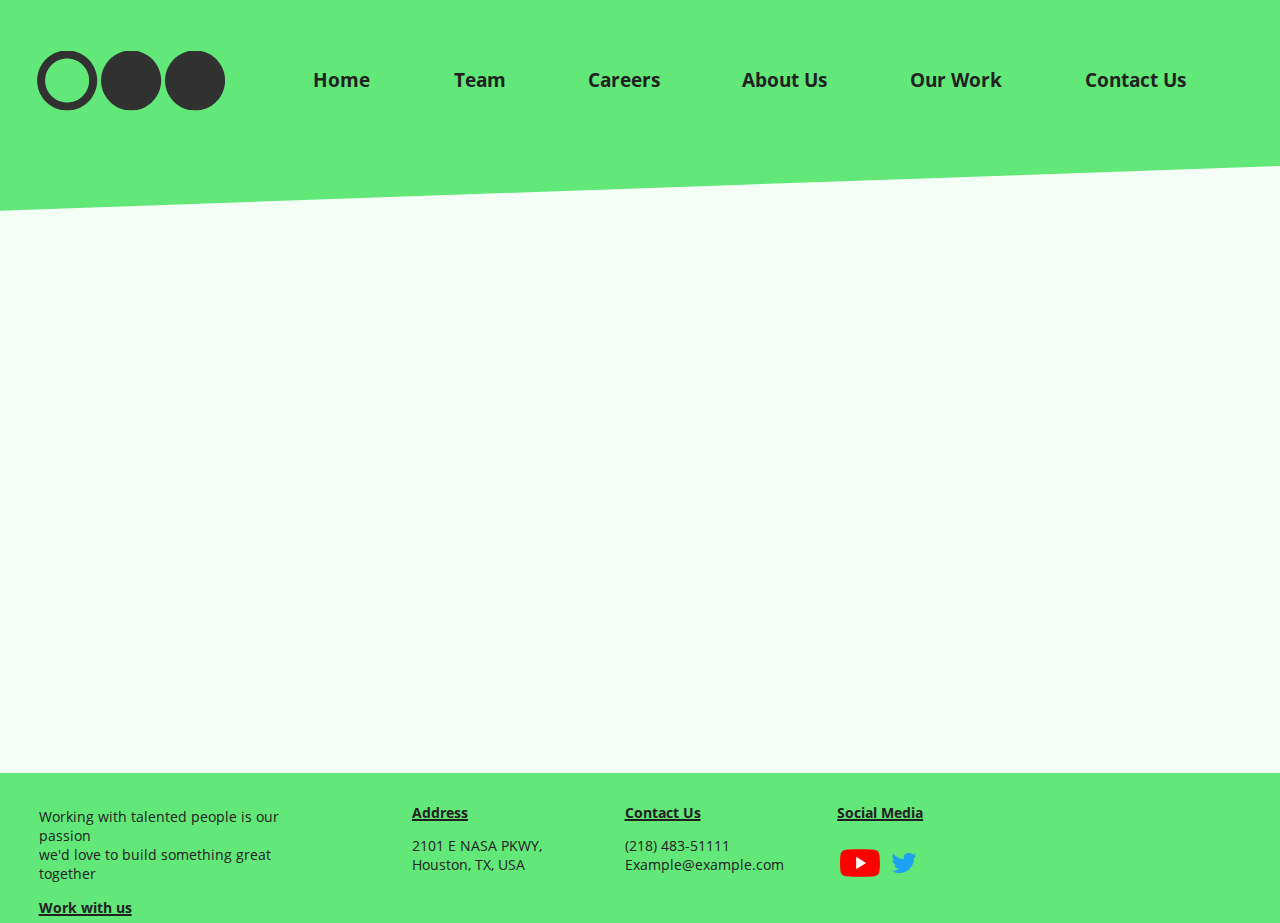
==== html/about.html @ 3cf7b05c "Lots of work on the 'Our Work' section" ====
<!DOCTYPE html>
<html>
  <head>
    <meta charset="utf-8">
    <meta name="viewport" content="width=device-width">
    <title>Assignment - About</title>
    <link href="..//css/main.css" rel="stylesheet" type="text/css" />
    <link href="..//css/about.css" rel="stylesheet" type="text/css" />
  </head>
  <body>
   
    <div class='main'>
      <!-- Header -->
      <div class='headerContent'>
        <ul>
          <li><div class='Logo'><a href='index.html'><img src="../Assets/Logo.svg" alt="Logo" class = 'TopBarLogo'></a></div></li>
          <li><a href='index.html'>Home</a></li>
          <li><a href='team.html'>Team</a></li>
          <li><a href='careers.html'>Careers</a></li>
          <li><a class='Current' href='about.html'>About Us</a></li>
          <li><a href='ourWork.html'>Our Work</a></li>
          <li><a href='contact.html'>Contact Us</a></li>
        </ul>
      </div>
      <div class='mainHeaderSlanted'></div>
      <!-- CONTENT -->
      <div class='content'>
        
      </div>
      
      <!-- FOOTER -->
      <div class='mainFooterLevel'></div>
      <div class = 'footerContent'>
        <ul class='firstFooterElement'>
          <li><p>Working with talented people is our passion<br>we'd love to build something great together</p></li>
          <li><a href="contact.html">Work with us</a></li>
        </ul>
        <ul class='secondFooterElement'>
          <li><h6>Address</h6></li>
          <li><p>2101 E NASA PKWY,<br>Houston, TX, USA</p></li>
        </ul>
        <ul class='thirdFooterElement'>
          <li><h6>Contact Us</h6></li>
          <li><p>(218) 483-51111<br>Example@example.com</p></li>
        </ul>
        <ul class='fourthFooterElement'>
          <li><h6>Social Media</h6></li>
          <li>
            <br>
            <table>
              <tr>
              <th>
                <a href='https://www.youtube.com/watch?v=dQw4w9WgXcQ'><img src="../Assets/Youtube.svg" alt="Youtube" class ='FooterLogo'></a>
              </th>
              <th>
                <a href='https://twitter.com/ulalaunch'><img src="../Assets/Twitter.svg" alt="Twitter" class ='FooterLogo'></a>
              </th>
              </tr>
            </table>
          </li>
        </ul>
      </div>
      
    </div>
    </body>
</html>
---- css/main.css ----
@font-face {
  font-family: OpenSans;
  src: url("/Fonts/OpenSans/OpenSans-Regular.ttf");
  font-weight: normal;
}

@font-face {
  font-family: OpenSans;
  src: url("/Fonts/OpenSans/OpenSans-SemiBold.ttf");
  font-weight: 600;
}

@font-face {
  font-family: OpenSans;
  src: url("/Fonts/OpenSans/OpenSans-Bold.ttf");
  font-weight: 700;
}

html{
   width: 100%;
   height: 100%;
   overflow-x: hidden;
   background-color: rgba(200, 255, 208, 0.2);
   margin: auto;
}

h1 {
  font-size: 400%;
  font-family: OpenSans;
  font-weight: 700;
  color: rgb(33,33,33);
  margin-bottom: 0px;
  overflow: hidden;
}

h4 {
  font-family: OpenSans;
  font-size: 100%;
  font-weight: 600;
  color: rgb(59, 59, 59);
}

.main {
  width: 100vw;
  height: 100vh;

  display: grid;
  grid-template-rows: 200px 75px 1fr 0 150px 150px;
  grid-template-columns: 1fr;
  grid-gap: 10px;
}

.mainHeaderSlanted {
  grid-row: 1;
  grid-column: 1;
  background-color: #62e779;
  transform: rotate(-2deg) scale(5,2) translate(20%, -30%);
}

.headerContent {
  grid-row: 1;
  grid-column: 1;

  display: grid;
  grid-template-rows: 5% 1fr 30%;
  z-index: 2;
}

.headerContent   ul {
  list-style-type: none;
  margin: 0;
  padding: 0;

  display: grid;
  grid-row: 2;
  grid-column: 1/3;
}

.headerContent ul li {
  grid-row: 2;
  
}

.headerContent ul li a{
  font-family: OpenSans;
  font-weight: 700;
  font-size: 120%;
  
  color: rgb(33,33,33);

  position: relative;
  text-align: center;
  top: 22%;
  left: -10%
}

.headerContent ul li a:hover{
  color: rgb(51, 51, 51);
}

.headerContent ul li a:link{
  text-decoration: none;
}

.headerContent ul li div a img{
  transform: scale(0.8, 0.8) translate(20%,0%);
}

.TopBarLogo {
  grid-row: 2;
  overflow: hidden;
}

.mainFooterLevel { 
  grid-row: 6;
  grid-column: 1;
  background-color: #62e779;
  transform: scale(5,1) translate(20%,10%);
}

.footerContent{
  display: grid;
  grid-template-rows: 20% 0.5fr 0.5fr 5%;
  grid-template-columns: 2% 0.25fr 0.1fr 0.2fr 0.2fr 0.2fr 0.2fr 2%;
  grid-gap: 5px;
  z-index: 2;

  grid-row: 6;
  grid-column: 1;
}

.firstFooterElement {
  list-style-type: none;
  margin: 0;
  padding: 0;

  grid-row: 2;
  grid-column: 2;
}

.firstFooterElement li a {
  grid-row: 3;
  grid-column: 2;

  color: rgb(33,33,33);

  font-family: OpenSans;
  font-weight: 1000;
  font-size: 90%;
}

.firstFooterElement li a:link {
  text-decoration: none;
  text-decoration: underline 2px; /* Nicer undeline than default link one */
}

.firstFooterElement li a:hover{
  color: rgb(51, 51, 51);
}

.secondFooterElement{  
  list-style-type: none;
  margin: 0;
  padding: 0;

  grid-row: 2;
  grid-column: 4;
}

.thirdFooterElement{  
  list-style-type: none;
  margin: 0;
  padding: 0;

  grid-row: 2;
  grid-column: 5;
}

.fourthFooterElement{  
  list-style-type: none;
  margin: 0;
  padding: 0;

  grid-row: 2;
  grid-column: 6;
}

.fourthFooterElement a img{
  min-width: 40px;
}

.footerContent li h6{
  color: rgb(33,33,33);

  margin-bottom: 0;
  margin-top: 10px;
  font-family: OpenSans;
  font-weight: 1000;
  font-size: 90%;
  text-decoration: underline 2px ;
}

.footerContent li p{
  color: rgb(33,33,33);

  font-family: OpenSans;
  font-weight: 100;
  font-size: 90%;
}
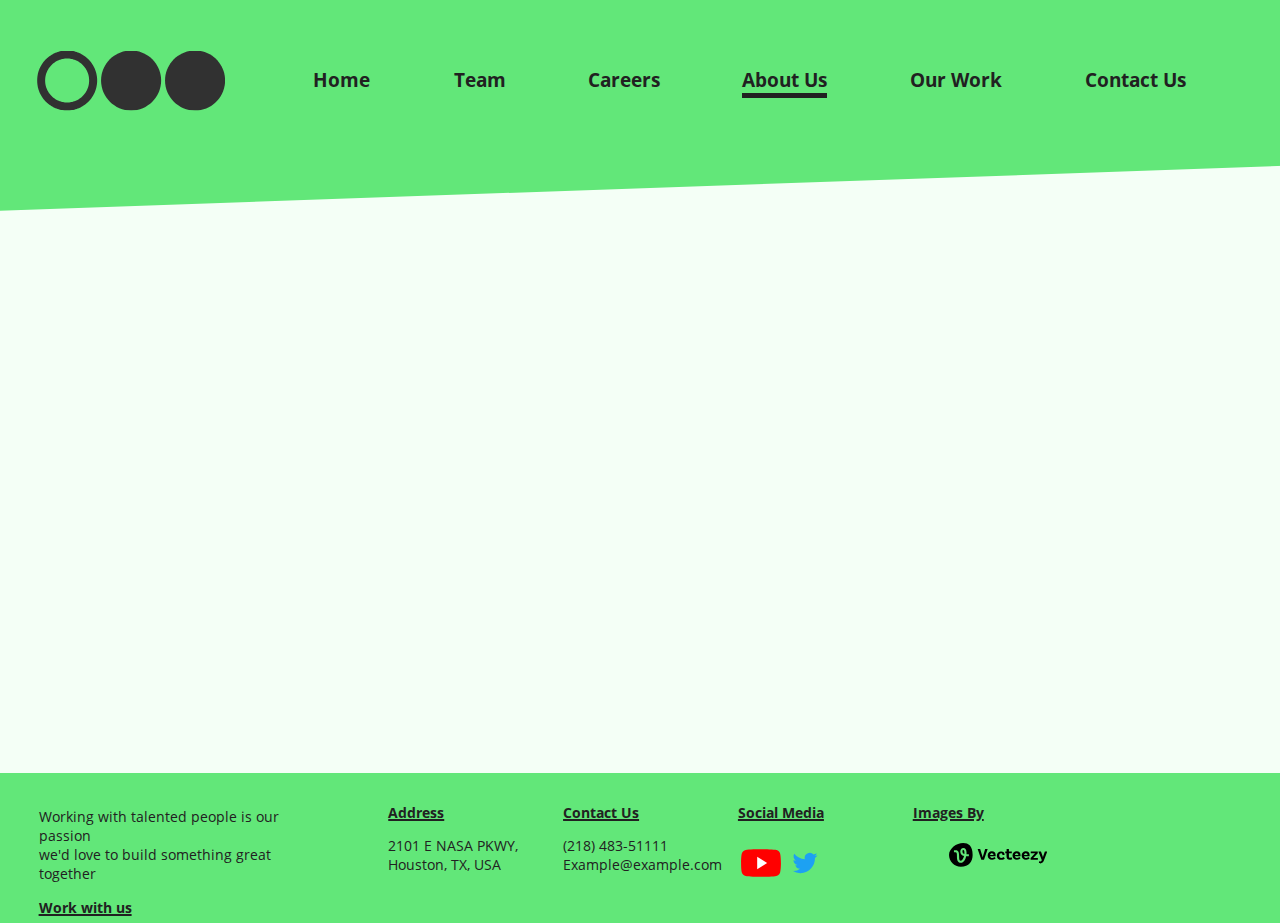
==== commit 947221ad: "Audio work" ====
--- a/html/about.html
+++ b/html/about.html
@@ -59,6 +59,32 @@
             </table>
           </li>
         </ul>
+        <ul class='fithFooterElement'>
+          <li><h6>Images By</h6></li>
+          <li>
+            <br>
+            <table>
+              <tr>
+                <th>
+                  <a href="https://www.vecteezy.com/free-vector/latest-news">
+                    <!-- Code from the Vecteezy website - Unable to find an SVG of their logo -->
+                    <svg xmlns="http://www.w3.org/2000/svg" width="60%" height="60%" viewBox="0 0 267 65">
+                      <path d="M41.7748 29.9081C41.8438 28.3903 41.8438 26.976 41.8438 25.5616C41.8438 22.388 41.0159 19.2143 38.9116 19.2143C37.3248 19.2143 36.4969 20.5597 36.4969 22.9054C36.4969 26.7345 39.1186 29.0802 41.7748 29.9081ZM32.2539 53.8829C22.4915 53.8829 21.5601 45.1209 21.5601 36.0829C21.5601 27.3899 20.9046 25.4581 17.869 25.4581H13.4535V19.7318H17.869C26.3205 19.7318 27.3899 26.7345 27.3899 36.1174C27.3899 45.0519 28.0453 48.0531 32.1504 48.0531C36.4969 48.0531 39.498 41.0504 40.9124 35.3585C34.5996 33.8407 30.667 29.3217 30.667 22.8019C30.667 17.6275 34.0132 13.35 39.0151 13.35C44.5345 13.35 47.6046 18.6279 47.6046 25.5616C47.6046 27.3209 47.5356 28.9767 47.4321 30.2531H53.9519V36.0139H46.5008C44.7759 44.7759 39.9465 53.8829 32.2539 53.8829ZM32.0814 64.3352C54.6418 64.3352 64.1628 50.0539 64.1628 32.4263C64.1628 8.10659 53.124 0 38.6011 0C19.8698 0 0 15.3853 0 32.4263C0 50.0539 14.3849 64.3352 32.0814 64.3352Z"></path>
+                      <path d="M90.5177 35.117C90.8627 36.1519 91.2766 37.5318 91.4491 38.7046H91.5871C91.8285 37.5318 92.208 36.1864 92.5185 35.1515L98.2103 16.5236H105.041L95.0712 45.3969H87.827L77.7886 16.5581H84.6189L90.5177 35.117Z"></path>
+                      <path d="M123.669 38.2217L126.739 41.7748C125.221 43.7756 121.944 45.7073 117.114 45.7073C109.594 45.7073 105.075 40.9814 105.075 34.2201C105.075 27.5279 109.594 22.7329 116.493 22.7329C123.048 22.7329 126.773 27.1829 126.773 33.2887C126.773 34.7031 126.566 35.669 126.566 35.669H111.491C112.043 38.6701 114.148 40.7399 117.839 40.7399C121.047 40.7744 122.703 39.2566 123.669 38.2217ZM111.526 32.3229H120.874C120.84 29.6667 119.218 27.6659 116.528 27.6659C113.941 27.7004 112.009 29.3562 111.526 32.3229Z"></path>
+                      <path d="M150.886 30.6325C150.886 31.6329 150.748 32.2883 150.748 32.2883L145.022 32.6333C145.056 32.5298 145.125 32.1159 145.125 31.6329C145.125 29.7356 143.883 28.0798 141.434 28.0798C138.502 28.0798 136.501 30.4946 136.501 34.1166C136.501 37.9112 138.433 40.4294 142.297 40.4294C145.815 40.4294 147.747 38.6356 148.402 37.8077L151.576 41.8783C150.162 43.6721 146.885 45.7073 141.848 45.7073C134.362 45.7073 129.912 40.9814 129.912 34.3236C129.912 27.4589 134.638 22.7674 141.538 22.7674C147.436 22.7674 150.886 26.2515 150.886 30.6325Z"></path>
+                      <path d="M171.894 44.086C171.894 44.086 169.514 45.7073 165.202 45.7073C159.337 45.7073 156.233 42.5337 156.233 36.1864V27.9763H152.818V23.0434H156.509V16.5581H162.753V23.0434H170.618V27.9763H162.753V35.8759C162.753 38.8771 163.891 40.188 166.409 40.188C168.686 40.188 169.997 39.0151 169.997 39.0151L171.894 44.086Z"></path>
+                      <path d="M191.143 38.2217L194.213 41.7748C192.695 43.7756 189.418 45.7073 184.589 45.7073C177.034 45.7073 172.549 40.9814 172.549 34.2201C172.549 27.5279 177.068 22.7329 183.968 22.7329C190.522 22.7329 194.247 27.1829 194.247 33.2887C194.247 34.7031 194.041 35.669 194.041 35.669H178.966C179.518 38.6701 181.622 40.7399 185.313 40.7399C188.521 40.7744 190.211 39.2566 191.143 38.2217ZM179 32.3229H188.349C188.314 29.6667 186.693 27.6659 184.002 27.6659C181.415 27.7004 179.483 29.3562 179 32.3229Z"></path>
+                      <path d="M215.98 38.2217L219.05 41.7748C217.532 43.7756 214.255 45.7073 209.426 45.7073C201.906 45.7073 197.387 40.9814 197.387 34.2201C197.387 27.5279 201.906 22.7329 208.805 22.7329C215.359 22.7329 219.085 27.1829 219.085 33.2887C219.085 34.7031 218.878 35.669 218.878 35.669H203.803C204.355 38.6701 206.459 40.7399 210.15 40.7399C213.358 40.7744 215.049 39.2566 215.98 38.2217ZM203.838 32.3229H213.186C213.151 29.6667 211.53 27.6659 208.839 27.6659C206.252 27.7004 204.32 29.3562 203.838 32.3229Z"></path>
+                      <path d="M221.775 40.7399L232.642 29.1837C233.194 28.5628 233.435 28.3213 233.815 28.0108L233.78 27.8728C233.263 27.9763 232.4 28.0108 231.158 28.0108H222.12V23.0434H241.128V27.7349L230.779 38.9806C230.02 39.843 229.675 40.1535 229.365 40.4984L229.468 40.6364C229.882 40.5329 230.606 40.4984 231.917 40.4984H241.438V45.4314H221.775V40.7399Z"></path>
+                      <path d="M248.338 55.3662C245.785 55.3662 244.164 54.4693 244.164 54.4693L245.095 49.5019C245.095 49.5019 246.337 50.1573 247.786 50.1573C249.821 50.1573 250.925 49.1569 251.684 47.5011L252.098 46.3973L242.853 23.0434H249.821L254.409 36.3244C254.788 37.4973 254.926 38.0837 255.133 39.2566H255.237C255.478 38.0147 255.616 37.3938 255.961 36.3244L260.446 23.0434H267L257.479 48.398C255.996 52.2961 253.236 55.3662 248.338 55.3662Z"></path>
+                    </svg>
+                  </a>
+                </th>
+              </tr>
+            </table>
+          </li>
+        </ul>
       </div>
       
     </div>
--- a/css/main.css
+++ b/css/main.css
@@ -45,7 +45,7 @@
   height: 100vh;
 
   display: grid;
-  grid-template-rows: 200px 75px 1fr 0 150px 150px;
+  grid-template-rows: 200px 75px minmax(auto, 1fr) 0 150px 150px;
   grid-template-columns: 1fr;
   grid-gap: 10px;
 }
@@ -55,6 +55,10 @@
   grid-column: 1;
   background-color: #62e779;
   transform: rotate(-2deg) scale(5,2) translate(20%, -30%);
+}
+
+.Current {
+  border-bottom: 5px solid rgb(33,33,33);
 }
 
 .headerContent {
@@ -121,7 +125,7 @@
 .footerContent{
   display: grid;
   grid-template-rows: 20% 0.5fr 0.5fr 5%;
-  grid-template-columns: 2% 0.25fr 0.1fr 0.2fr 0.2fr 0.2fr 0.2fr 2%;
+  grid-template-columns: 2% 0.3fr 0.1fr 0.2fr 0.2fr 0.2fr 0.2fr 0.2fr 2%;
   grid-gap: 5px;
   z-index: 2;
 
@@ -189,6 +193,19 @@
   min-width: 40px;
 }
 
+.fithFooterElement{
+  list-style-type: none;
+  margin: 0;
+  padding: 0;
+
+  grid-row: 2;
+  grid-column: 7;
+}
+
+.fithFooterElement a img{
+  min-width: 40px;
+}
+
 .footerContent li h6{
   color: rgb(33,33,33);
 
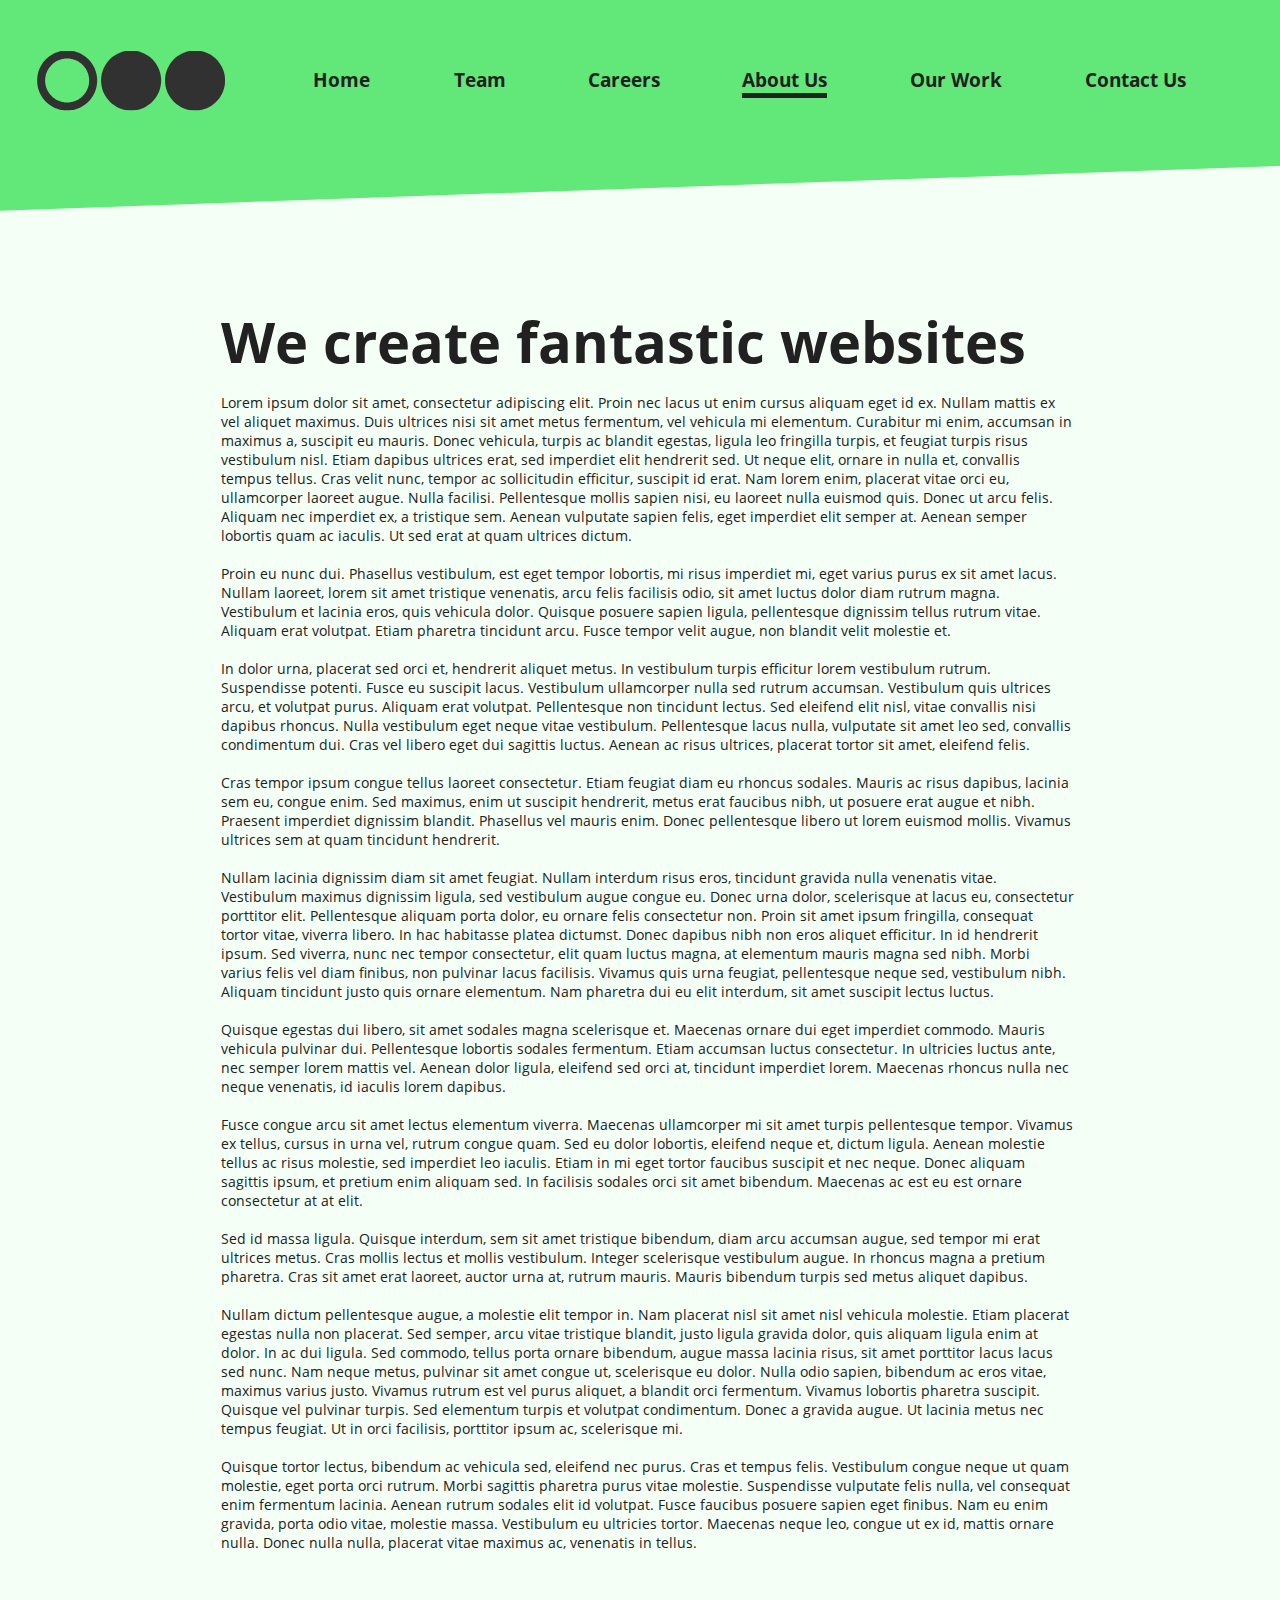
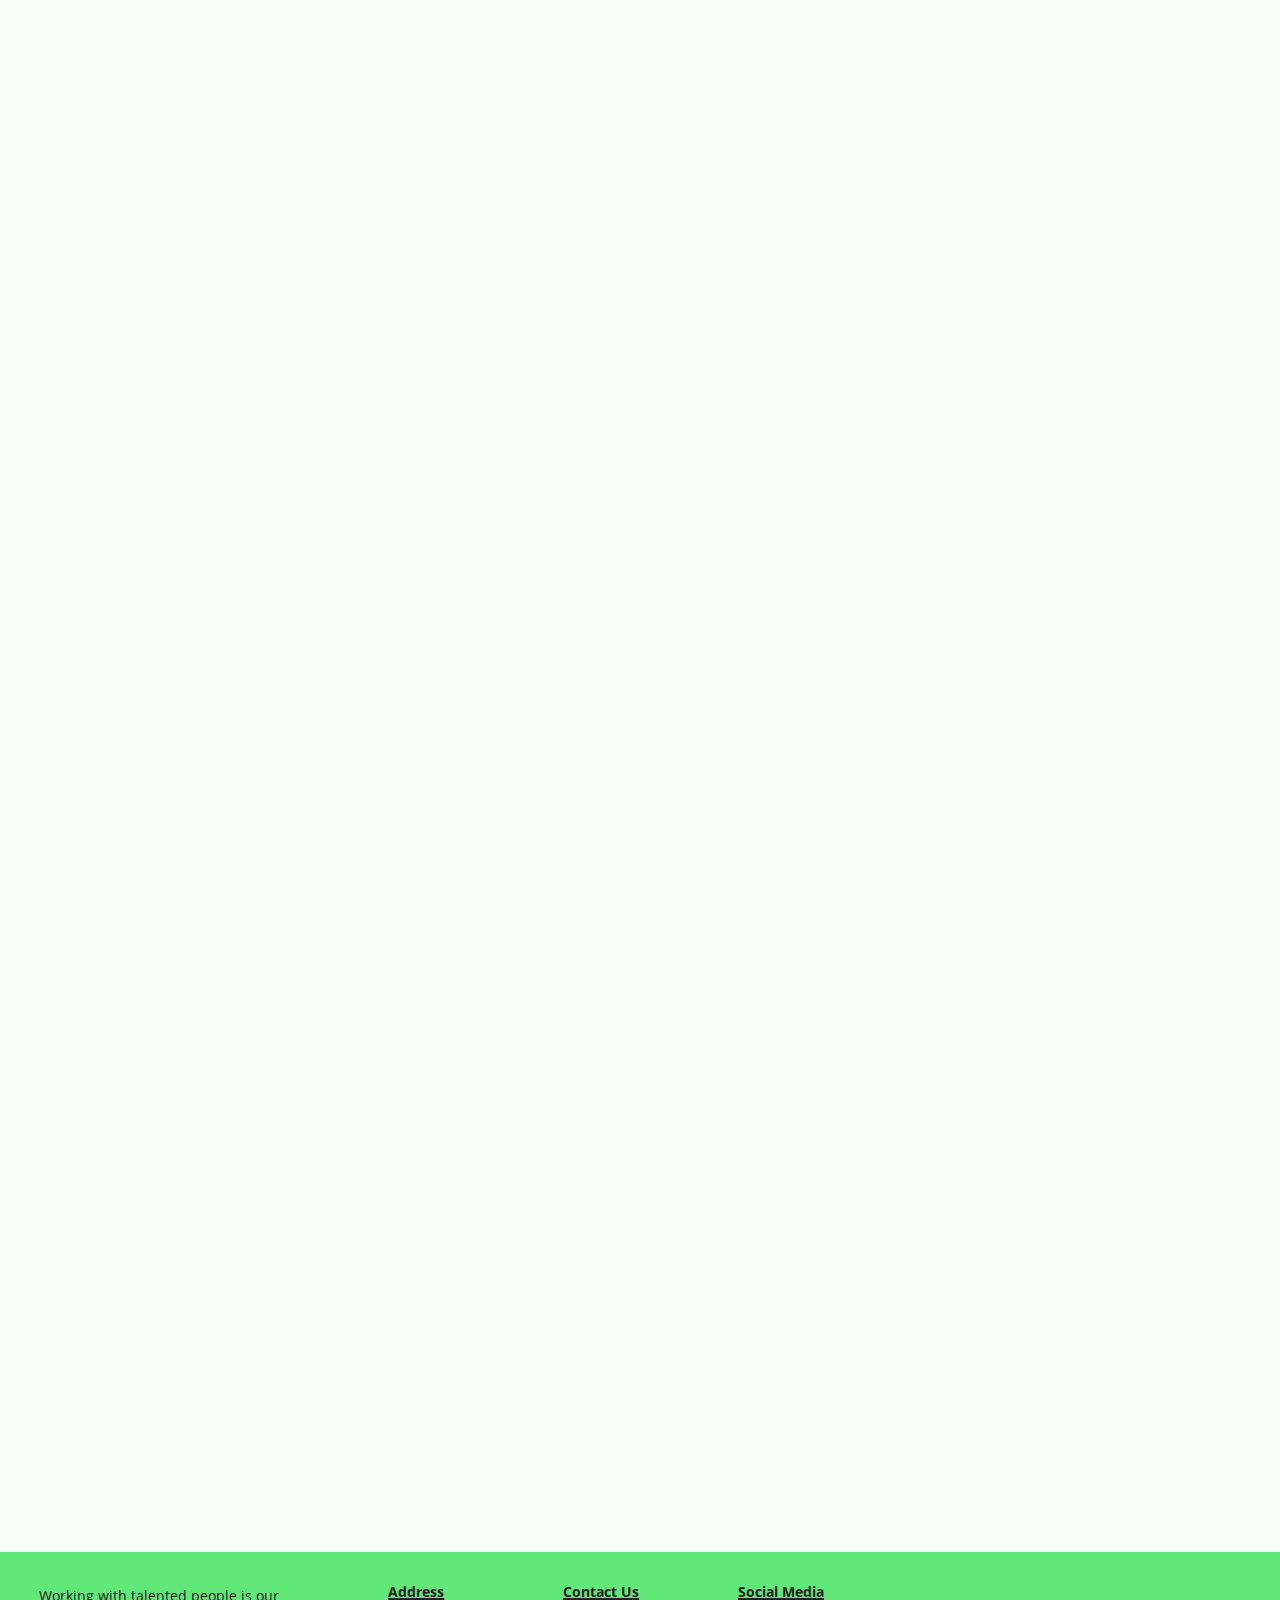
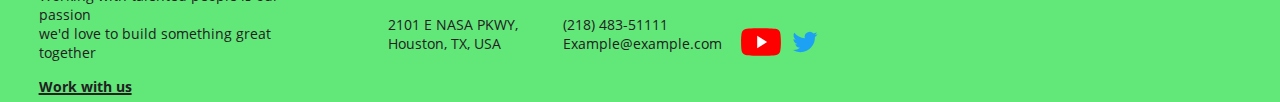
==== commit dba9c12d: "Careers page" ====
--- a/html/about.html
+++ b/html/about.html
@@ -25,7 +25,30 @@
       <div class='mainHeaderSlanted'></div>
       <!-- CONTENT -->
       <div class='content'>
-        
+        <div class='boringText'>
+          <h3>We create fantastic websites</h3>
+          <p>
+            Lorem ipsum dolor sit amet, consectetur adipiscing elit. Proin nec lacus ut enim cursus aliquam eget id ex. Nullam mattis ex vel aliquet maximus. Duis ultrices nisi sit amet metus fermentum, vel vehicula mi elementum. Curabitur mi enim, accumsan in maximus a, suscipit eu mauris. Donec vehicula, turpis ac blandit egestas, ligula leo fringilla turpis, et feugiat turpis risus vestibulum nisl. Etiam dapibus ultrices erat, sed imperdiet elit hendrerit sed. Ut neque elit, ornare in nulla et, convallis tempus tellus. Cras velit nunc, tempor ac sollicitudin efficitur, suscipit id erat. Nam lorem enim, placerat vitae orci eu, ullamcorper laoreet augue. Nulla facilisi. Pellentesque mollis sapien nisi, eu laoreet nulla euismod quis. Donec ut arcu felis. Aliquam nec imperdiet ex, a tristique sem. Aenean vulputate sapien felis, eget imperdiet elit semper at. Aenean semper lobortis quam ac iaculis. Ut sed erat at quam ultrices dictum.
+            <br><br>
+            Proin eu nunc dui. Phasellus vestibulum, est eget tempor lobortis, mi risus imperdiet mi, eget varius purus ex sit amet lacus. Nullam laoreet, lorem sit amet tristique venenatis, arcu felis facilisis odio, sit amet luctus dolor diam rutrum magna. Vestibulum et lacinia eros, quis vehicula dolor. Quisque posuere sapien ligula, pellentesque dignissim tellus rutrum vitae. Aliquam erat volutpat. Etiam pharetra tincidunt arcu. Fusce tempor velit augue, non blandit velit molestie et.
+            <br><br>
+            In dolor urna, placerat sed orci et, hendrerit aliquet metus. In vestibulum turpis efficitur lorem vestibulum rutrum. Suspendisse potenti. Fusce eu suscipit lacus. Vestibulum ullamcorper nulla sed rutrum accumsan. Vestibulum quis ultrices arcu, et volutpat purus. Aliquam erat volutpat. Pellentesque non tincidunt lectus. Sed eleifend elit nisl, vitae convallis nisi dapibus rhoncus. Nulla vestibulum eget neque vitae vestibulum. Pellentesque lacus nulla, vulputate sit amet leo sed, convallis condimentum dui. Cras vel libero eget dui sagittis luctus. Aenean ac risus ultrices, placerat tortor sit amet, eleifend felis.
+            <br><br>
+            Cras tempor ipsum congue tellus laoreet consectetur. Etiam feugiat diam eu rhoncus sodales. Mauris ac risus dapibus, lacinia sem eu, congue enim. Sed maximus, enim ut suscipit hendrerit, metus erat faucibus nibh, ut posuere erat augue et nibh. Praesent imperdiet dignissim blandit. Phasellus vel mauris enim. Donec pellentesque libero ut lorem euismod mollis. Vivamus ultrices sem at quam tincidunt hendrerit.
+            <br><br>
+            Nullam lacinia dignissim diam sit amet feugiat. Nullam interdum risus eros, tincidunt gravida nulla venenatis vitae. Vestibulum maximus dignissim ligula, sed vestibulum augue congue eu. Donec urna dolor, scelerisque at lacus eu, consectetur porttitor elit. Pellentesque aliquam porta dolor, eu ornare felis consectetur non. Proin sit amet ipsum fringilla, consequat tortor vitae, viverra libero. In hac habitasse platea dictumst. Donec dapibus nibh non eros aliquet efficitur. In id hendrerit ipsum. Sed viverra, nunc nec tempor consectetur, elit quam luctus magna, at elementum mauris magna sed nibh. Morbi varius felis vel diam finibus, non pulvinar lacus facilisis. Vivamus quis urna feugiat, pellentesque neque sed, vestibulum nibh. Aliquam tincidunt justo quis ornare elementum. Nam pharetra dui eu elit interdum, sit amet suscipit lectus luctus.
+            <br><br>
+            Quisque egestas dui libero, sit amet sodales magna scelerisque et. Maecenas ornare dui eget imperdiet commodo. Mauris vehicula pulvinar dui. Pellentesque lobortis sodales fermentum. Etiam accumsan luctus consectetur. In ultricies luctus ante, nec semper lorem mattis vel. Aenean dolor ligula, eleifend sed orci at, tincidunt imperdiet lorem. Maecenas rhoncus nulla nec neque venenatis, id iaculis lorem dapibus.
+            <br><br>
+            Fusce congue arcu sit amet lectus elementum viverra. Maecenas ullamcorper mi sit amet turpis pellentesque tempor. Vivamus ex tellus, cursus in urna vel, rutrum congue quam. Sed eu dolor lobortis, eleifend neque et, dictum ligula. Aenean molestie tellus ac risus molestie, sed imperdiet leo iaculis. Etiam in mi eget tortor faucibus suscipit et nec neque. Donec aliquam sagittis ipsum, et pretium enim aliquam sed. In facilisis sodales orci sit amet bibendum. Maecenas ac est eu est ornare consectetur at at elit.
+            <br><br>
+            Sed id massa ligula. Quisque interdum, sem sit amet tristique bibendum, diam arcu accumsan augue, sed tempor mi erat ultrices metus. Cras mollis lectus et mollis vestibulum. Integer scelerisque vestibulum augue. In rhoncus magna a pretium pharetra. Cras sit amet erat laoreet, auctor urna at, rutrum mauris. Mauris bibendum turpis sed metus aliquet dapibus.
+            <br><br>
+            Nullam dictum pellentesque augue, a molestie elit tempor in. Nam placerat nisl sit amet nisl vehicula molestie. Etiam placerat egestas nulla non placerat. Sed semper, arcu vitae tristique blandit, justo ligula gravida dolor, quis aliquam ligula enim at dolor. In ac dui ligula. Sed commodo, tellus porta ornare bibendum, augue massa lacinia risus, sit amet porttitor lacus lacus sed nunc. Nam neque metus, pulvinar sit amet congue ut, scelerisque eu dolor. Nulla odio sapien, bibendum ac eros vitae, maximus varius justo. Vivamus rutrum est vel purus aliquet, a blandit orci fermentum. Vivamus lobortis pharetra suscipit. Quisque vel pulvinar turpis. Sed elementum turpis et volutpat condimentum. Donec a gravida augue. Ut lacinia metus nec tempus feugiat. Ut in orci facilisis, porttitor ipsum ac, scelerisque mi.
+            <br><br>
+            Quisque tortor lectus, bibendum ac vehicula sed, eleifend nec purus. Cras et tempus felis. Vestibulum congue neque ut quam molestie, eget porta orci rutrum. Morbi sagittis pharetra purus vitae molestie. Suspendisse vulputate felis nulla, vel consequat enim fermentum lacinia. Aenean rutrum sodales elit id volutpat. Fusce faucibus posuere sapien eget finibus. Nam eu enim gravida, porta odio vitae, molestie massa. Vestibulum eu ultricies tortor. Maecenas neque leo, congue ut ex id, mattis ornare nulla. Donec nulla nulla, placerat vitae maximus ac, venenatis in tellus.     
+          </p>
+        </div>
       </div>
       
       <!-- FOOTER -->
@@ -59,32 +82,7 @@
             </table>
           </li>
         </ul>
-        <ul class='fithFooterElement'>
-          <li><h6>Images By</h6></li>
-          <li>
-            <br>
-            <table>
-              <tr>
-                <th>
-                  <a href="https://www.vecteezy.com/free-vector/latest-news">
-                    <!-- Code from the Vecteezy website - Unable to find an SVG of their logo -->
-                    <svg xmlns="http://www.w3.org/2000/svg" width="60%" height="60%" viewBox="0 0 267 65">
-                      <path d="M41.7748 29.9081C41.8438 28.3903 41.8438 26.976 41.8438 25.5616C41.8438 22.388 41.0159 19.2143 38.9116 19.2143C37.3248 19.2143 36.4969 20.5597 36.4969 22.9054C36.4969 26.7345 39.1186 29.0802 41.7748 29.9081ZM32.2539 53.8829C22.4915 53.8829 21.5601 45.1209 21.5601 36.0829C21.5601 27.3899 20.9046 25.4581 17.869 25.4581H13.4535V19.7318H17.869C26.3205 19.7318 27.3899 26.7345 27.3899 36.1174C27.3899 45.0519 28.0453 48.0531 32.1504 48.0531C36.4969 48.0531 39.498 41.0504 40.9124 35.3585C34.5996 33.8407 30.667 29.3217 30.667 22.8019C30.667 17.6275 34.0132 13.35 39.0151 13.35C44.5345 13.35 47.6046 18.6279 47.6046 25.5616C47.6046 27.3209 47.5356 28.9767 47.4321 30.2531H53.9519V36.0139H46.5008C44.7759 44.7759 39.9465 53.8829 32.2539 53.8829ZM32.0814 64.3352C54.6418 64.3352 64.1628 50.0539 64.1628 32.4263C64.1628 8.10659 53.124 0 38.6011 0C19.8698 0 0 15.3853 0 32.4263C0 50.0539 14.3849 64.3352 32.0814 64.3352Z"></path>
-                      <path d="M90.5177 35.117C90.8627 36.1519 91.2766 37.5318 91.4491 38.7046H91.5871C91.8285 37.5318 92.208 36.1864 92.5185 35.1515L98.2103 16.5236H105.041L95.0712 45.3969H87.827L77.7886 16.5581H84.6189L90.5177 35.117Z"></path>
-                      <path d="M123.669 38.2217L126.739 41.7748C125.221 43.7756 121.944 45.7073 117.114 45.7073C109.594 45.7073 105.075 40.9814 105.075 34.2201C105.075 27.5279 109.594 22.7329 116.493 22.7329C123.048 22.7329 126.773 27.1829 126.773 33.2887C126.773 34.7031 126.566 35.669 126.566 35.669H111.491C112.043 38.6701 114.148 40.7399 117.839 40.7399C121.047 40.7744 122.703 39.2566 123.669 38.2217ZM111.526 32.3229H120.874C120.84 29.6667 119.218 27.6659 116.528 27.6659C113.941 27.7004 112.009 29.3562 111.526 32.3229Z"></path>
-                      <path d="M150.886 30.6325C150.886 31.6329 150.748 32.2883 150.748 32.2883L145.022 32.6333C145.056 32.5298 145.125 32.1159 145.125 31.6329C145.125 29.7356 143.883 28.0798 141.434 28.0798C138.502 28.0798 136.501 30.4946 136.501 34.1166C136.501 37.9112 138.433 40.4294 142.297 40.4294C145.815 40.4294 147.747 38.6356 148.402 37.8077L151.576 41.8783C150.162 43.6721 146.885 45.7073 141.848 45.7073C134.362 45.7073 129.912 40.9814 129.912 34.3236C129.912 27.4589 134.638 22.7674 141.538 22.7674C147.436 22.7674 150.886 26.2515 150.886 30.6325Z"></path>
-                      <path d="M171.894 44.086C171.894 44.086 169.514 45.7073 165.202 45.7073C159.337 45.7073 156.233 42.5337 156.233 36.1864V27.9763H152.818V23.0434H156.509V16.5581H162.753V23.0434H170.618V27.9763H162.753V35.8759C162.753 38.8771 163.891 40.188 166.409 40.188C168.686 40.188 169.997 39.0151 169.997 39.0151L171.894 44.086Z"></path>
-                      <path d="M191.143 38.2217L194.213 41.7748C192.695 43.7756 189.418 45.7073 184.589 45.7073C177.034 45.7073 172.549 40.9814 172.549 34.2201C172.549 27.5279 177.068 22.7329 183.968 22.7329C190.522 22.7329 194.247 27.1829 194.247 33.2887C194.247 34.7031 194.041 35.669 194.041 35.669H178.966C179.518 38.6701 181.622 40.7399 185.313 40.7399C188.521 40.7744 190.211 39.2566 191.143 38.2217ZM179 32.3229H188.349C188.314 29.6667 186.693 27.6659 184.002 27.6659C181.415 27.7004 179.483 29.3562 179 32.3229Z"></path>
-                      <path d="M215.98 38.2217L219.05 41.7748C217.532 43.7756 214.255 45.7073 209.426 45.7073C201.906 45.7073 197.387 40.9814 197.387 34.2201C197.387 27.5279 201.906 22.7329 208.805 22.7329C215.359 22.7329 219.085 27.1829 219.085 33.2887C219.085 34.7031 218.878 35.669 218.878 35.669H203.803C204.355 38.6701 206.459 40.7399 210.15 40.7399C213.358 40.7744 215.049 39.2566 215.98 38.2217ZM203.838 32.3229H213.186C213.151 29.6667 211.53 27.6659 208.839 27.6659C206.252 27.7004 204.32 29.3562 203.838 32.3229Z"></path>
-                      <path d="M221.775 40.7399L232.642 29.1837C233.194 28.5628 233.435 28.3213 233.815 28.0108L233.78 27.8728C233.263 27.9763 232.4 28.0108 231.158 28.0108H222.12V23.0434H241.128V27.7349L230.779 38.9806C230.02 39.843 229.675 40.1535 229.365 40.4984L229.468 40.6364C229.882 40.5329 230.606 40.4984 231.917 40.4984H241.438V45.4314H221.775V40.7399Z"></path>
-                      <path d="M248.338 55.3662C245.785 55.3662 244.164 54.4693 244.164 54.4693L245.095 49.5019C245.095 49.5019 246.337 50.1573 247.786 50.1573C249.821 50.1573 250.925 49.1569 251.684 47.5011L252.098 46.3973L242.853 23.0434H249.821L254.409 36.3244C254.788 37.4973 254.926 38.0837 255.133 39.2566H255.237C255.478 38.0147 255.616 37.3938 255.961 36.3244L260.446 23.0434H267L257.479 48.398C255.996 52.2961 253.236 55.3662 248.338 55.3662Z"></path>
-                    </svg>
-                  </a>
-                </th>
-              </tr>
-            </table>
-          </li>
-        </ul>
+        
       </div>
       
     </div>
--- a/css/main.css
+++ b/css/main.css
@@ -37,7 +37,7 @@
   font-family: OpenSans;
   font-size: 100%;
   font-weight: 600;
-  color: rgb(59, 59, 59);
+  color: rgb(71, 71, 71);
 }
 
 .main {
@@ -223,4 +223,36 @@
   font-family: OpenSans;
   font-weight: 100;
   font-size: 90%;
+}
+
+.boringText{
+  grid-column: 2;
+  align-content: center;
+  justify-content: center;
+}
+
+.boringText > h3{
+  font-size: 350%;
+  font-family: OpenSans;
+  font-weight: 700;
+  color: rgb(33,33,33);
+  margin: 0px;
+  overflow: hidden;
+}
+
+.boringText > h6{
+  font-size: 100%;
+  font-family: OpenSans;
+  font-weight: 300;
+  color: rgb(71, 71, 71);
+  margin: 0px;
+  overflow: hidden;
+}
+
+.boringText > p{
+  color: rgb(33,33,33);
+
+  font-family: OpenSans;
+  font-weight: 100;
+  font-size: 90%;
 }--- a/css/about.css
+++ b/css/about.css
@@ -0,0 +1,12 @@
+.content {
+    grid-row: 3;
+    grid-column: 1;
+    display: grid;
+
+    grid-template-columns: 0.25fr 1fr 0.25fr;
+    grid-template-rows: 0.1fr 1fr 0.1fr;
+    grid-gap: 0px;
+
+    align-content: center;
+    justify-content: center;
+}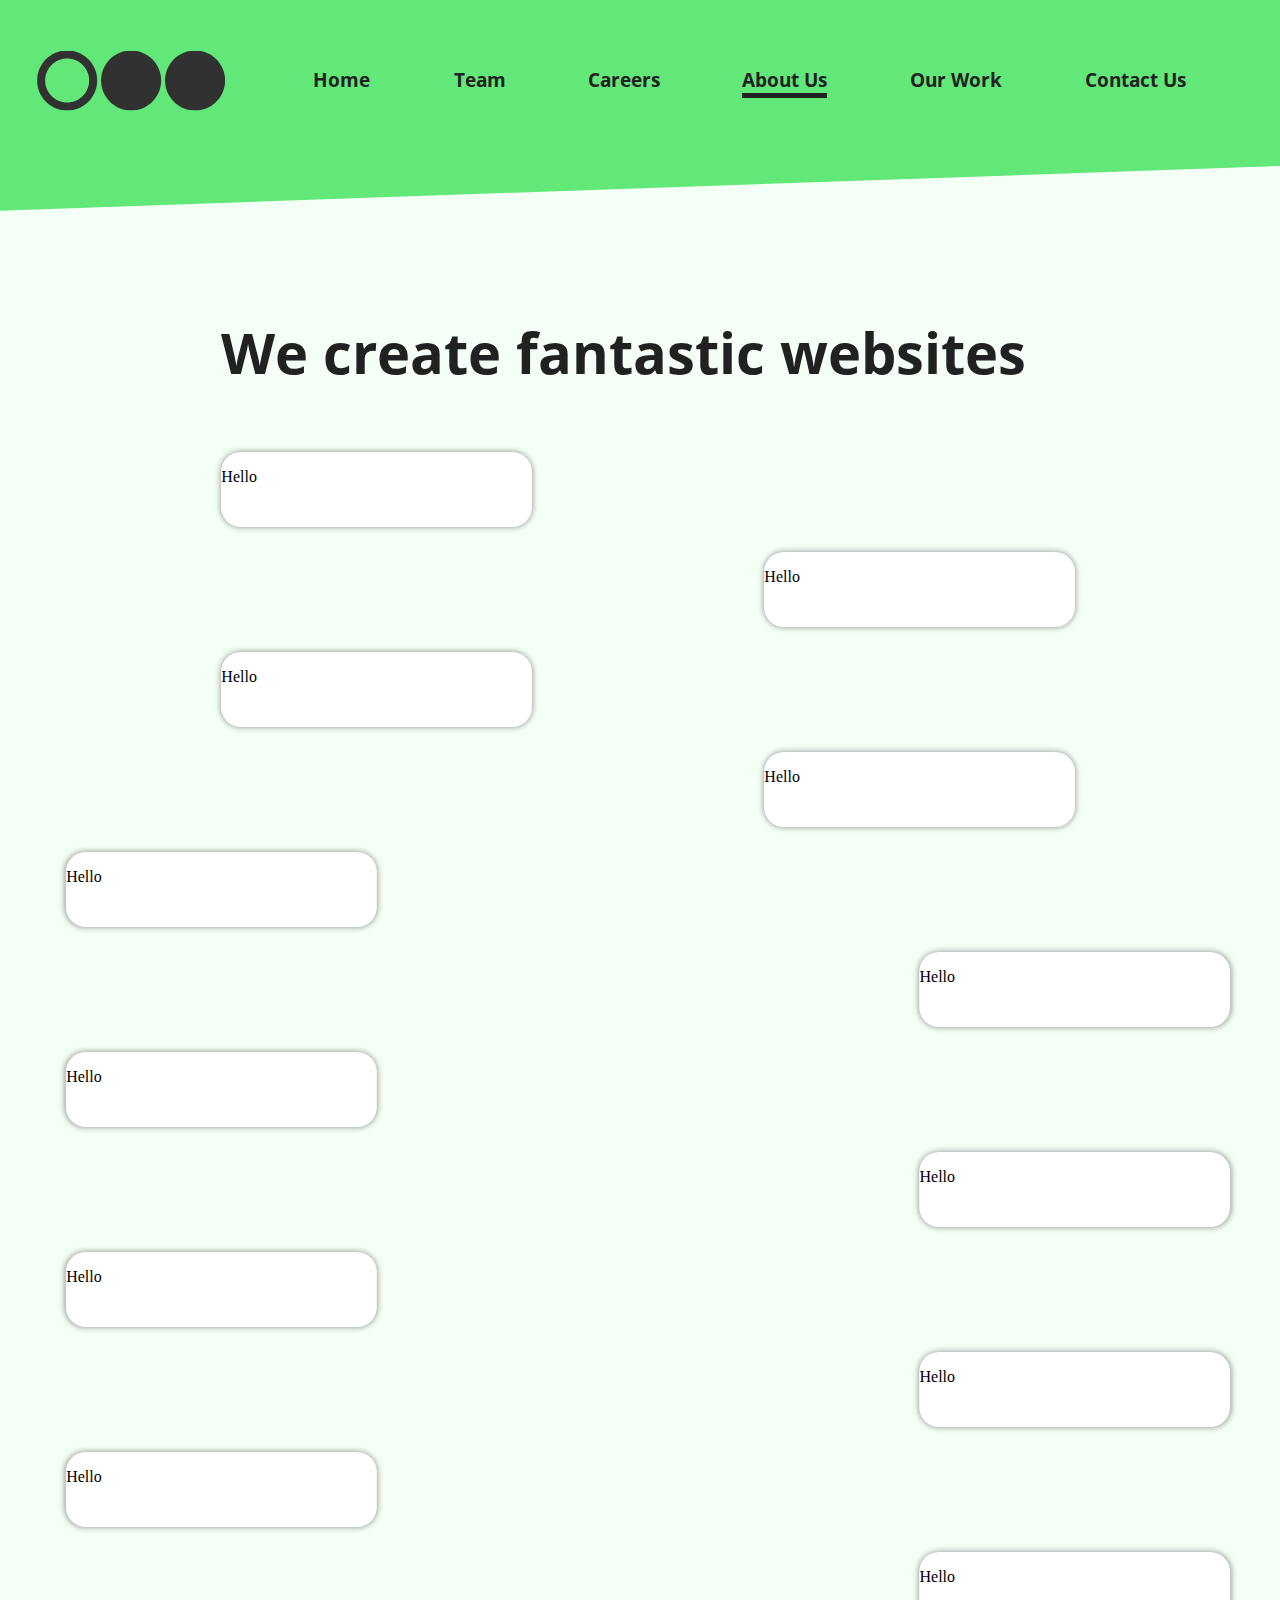
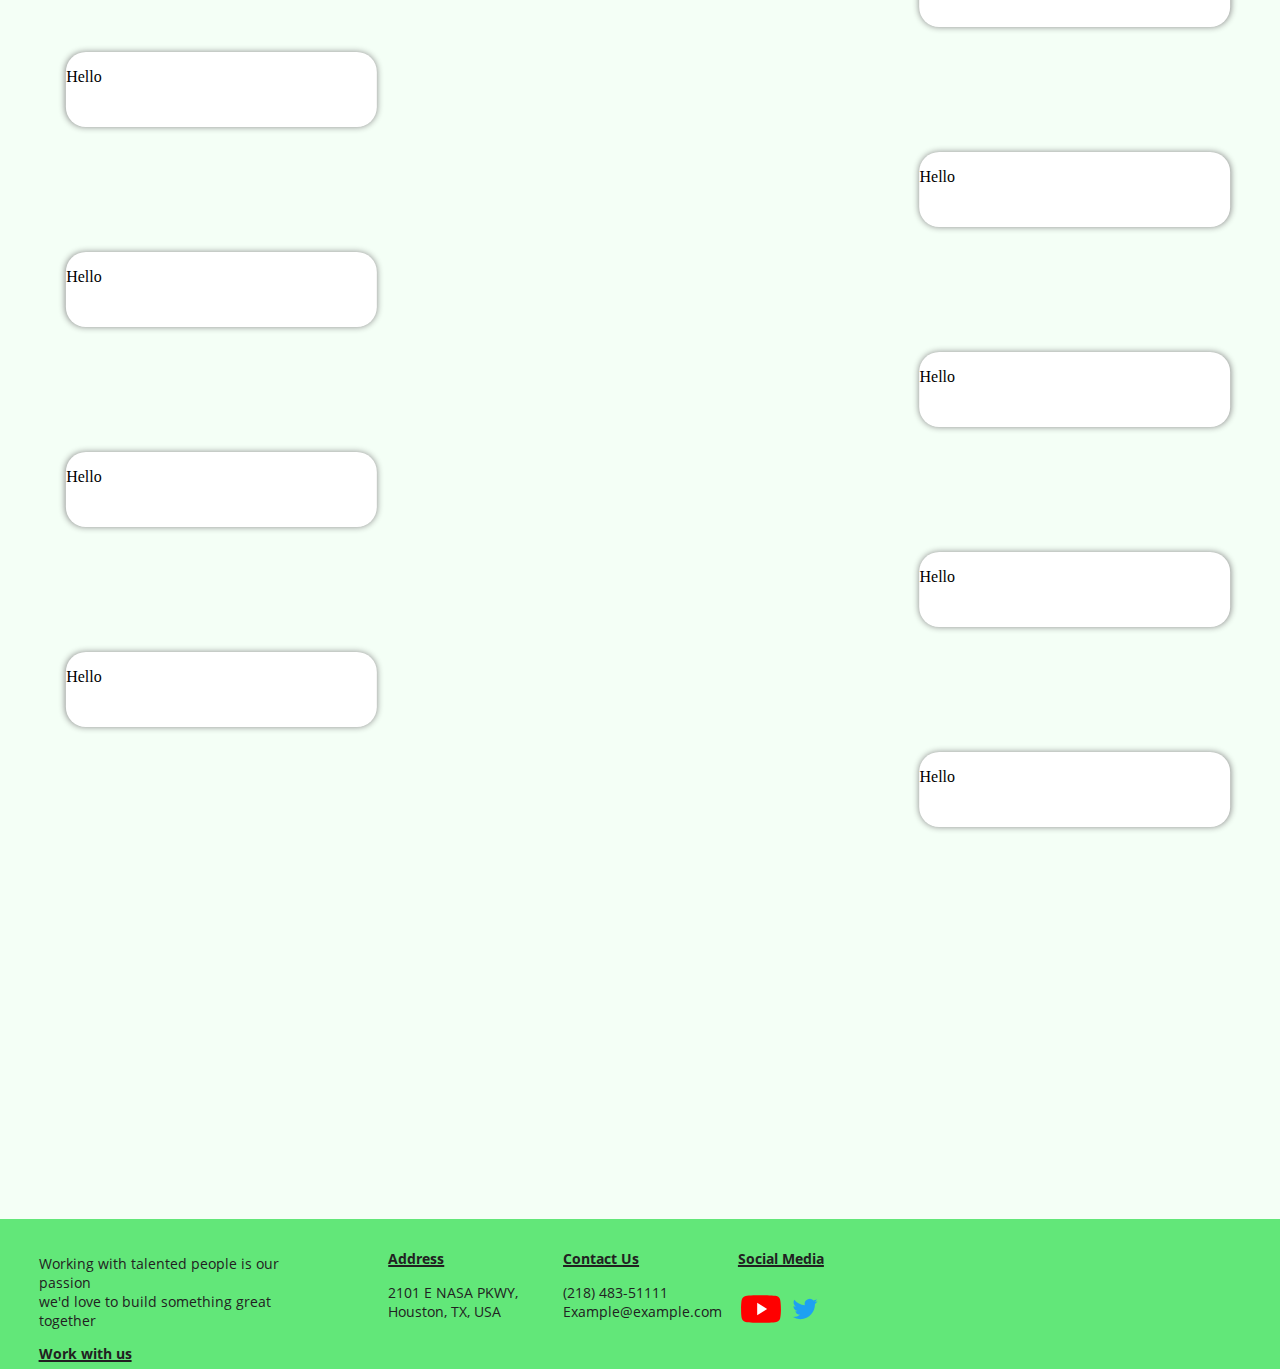
==== commit e4a41f76: "About page" ====
--- a/html/about.html
+++ b/html/about.html
@@ -6,6 +6,7 @@
     <title>Assignment - About</title>
     <link href="..//css/main.css" rel="stylesheet" type="text/css" />
     <link href="..//css/about.css" rel="stylesheet" type="text/css" />
+	<script src="..//javascript/showOnScroll.js"></script>
   </head>
   <body>
    
@@ -27,28 +28,85 @@
       <div class='content'>
         <div class='boringText'>
           <h3>We create fantastic websites</h3>
-          <p>
-            Lorem ipsum dolor sit amet, consectetur adipiscing elit. Proin nec lacus ut enim cursus aliquam eget id ex. Nullam mattis ex vel aliquet maximus. Duis ultrices nisi sit amet metus fermentum, vel vehicula mi elementum. Curabitur mi enim, accumsan in maximus a, suscipit eu mauris. Donec vehicula, turpis ac blandit egestas, ligula leo fringilla turpis, et feugiat turpis risus vestibulum nisl. Etiam dapibus ultrices erat, sed imperdiet elit hendrerit sed. Ut neque elit, ornare in nulla et, convallis tempus tellus. Cras velit nunc, tempor ac sollicitudin efficitur, suscipit id erat. Nam lorem enim, placerat vitae orci eu, ullamcorper laoreet augue. Nulla facilisi. Pellentesque mollis sapien nisi, eu laoreet nulla euismod quis. Donec ut arcu felis. Aliquam nec imperdiet ex, a tristique sem. Aenean vulputate sapien felis, eget imperdiet elit semper at. Aenean semper lobortis quam ac iaculis. Ut sed erat at quam ultrices dictum.
-            <br><br>
-            Proin eu nunc dui. Phasellus vestibulum, est eget tempor lobortis, mi risus imperdiet mi, eget varius purus ex sit amet lacus. Nullam laoreet, lorem sit amet tristique venenatis, arcu felis facilisis odio, sit amet luctus dolor diam rutrum magna. Vestibulum et lacinia eros, quis vehicula dolor. Quisque posuere sapien ligula, pellentesque dignissim tellus rutrum vitae. Aliquam erat volutpat. Etiam pharetra tincidunt arcu. Fusce tempor velit augue, non blandit velit molestie et.
-            <br><br>
-            In dolor urna, placerat sed orci et, hendrerit aliquet metus. In vestibulum turpis efficitur lorem vestibulum rutrum. Suspendisse potenti. Fusce eu suscipit lacus. Vestibulum ullamcorper nulla sed rutrum accumsan. Vestibulum quis ultrices arcu, et volutpat purus. Aliquam erat volutpat. Pellentesque non tincidunt lectus. Sed eleifend elit nisl, vitae convallis nisi dapibus rhoncus. Nulla vestibulum eget neque vitae vestibulum. Pellentesque lacus nulla, vulputate sit amet leo sed, convallis condimentum dui. Cras vel libero eget dui sagittis luctus. Aenean ac risus ultrices, placerat tortor sit amet, eleifend felis.
-            <br><br>
-            Cras tempor ipsum congue tellus laoreet consectetur. Etiam feugiat diam eu rhoncus sodales. Mauris ac risus dapibus, lacinia sem eu, congue enim. Sed maximus, enim ut suscipit hendrerit, metus erat faucibus nibh, ut posuere erat augue et nibh. Praesent imperdiet dignissim blandit. Phasellus vel mauris enim. Donec pellentesque libero ut lorem euismod mollis. Vivamus ultrices sem at quam tincidunt hendrerit.
-            <br><br>
-            Nullam lacinia dignissim diam sit amet feugiat. Nullam interdum risus eros, tincidunt gravida nulla venenatis vitae. Vestibulum maximus dignissim ligula, sed vestibulum augue congue eu. Donec urna dolor, scelerisque at lacus eu, consectetur porttitor elit. Pellentesque aliquam porta dolor, eu ornare felis consectetur non. Proin sit amet ipsum fringilla, consequat tortor vitae, viverra libero. In hac habitasse platea dictumst. Donec dapibus nibh non eros aliquet efficitur. In id hendrerit ipsum. Sed viverra, nunc nec tempor consectetur, elit quam luctus magna, at elementum mauris magna sed nibh. Morbi varius felis vel diam finibus, non pulvinar lacus facilisis. Vivamus quis urna feugiat, pellentesque neque sed, vestibulum nibh. Aliquam tincidunt justo quis ornare elementum. Nam pharetra dui eu elit interdum, sit amet suscipit lectus luctus.
-            <br><br>
-            Quisque egestas dui libero, sit amet sodales magna scelerisque et. Maecenas ornare dui eget imperdiet commodo. Mauris vehicula pulvinar dui. Pellentesque lobortis sodales fermentum. Etiam accumsan luctus consectetur. In ultricies luctus ante, nec semper lorem mattis vel. Aenean dolor ligula, eleifend sed orci at, tincidunt imperdiet lorem. Maecenas rhoncus nulla nec neque venenatis, id iaculis lorem dapibus.
-            <br><br>
-            Fusce congue arcu sit amet lectus elementum viverra. Maecenas ullamcorper mi sit amet turpis pellentesque tempor. Vivamus ex tellus, cursus in urna vel, rutrum congue quam. Sed eu dolor lobortis, eleifend neque et, dictum ligula. Aenean molestie tellus ac risus molestie, sed imperdiet leo iaculis. Etiam in mi eget tortor faucibus suscipit et nec neque. Donec aliquam sagittis ipsum, et pretium enim aliquam sed. In facilisis sodales orci sit amet bibendum. Maecenas ac est eu est ornare consectetur at at elit.
-            <br><br>
-            Sed id massa ligula. Quisque interdum, sem sit amet tristique bibendum, diam arcu accumsan augue, sed tempor mi erat ultrices metus. Cras mollis lectus et mollis vestibulum. Integer scelerisque vestibulum augue. In rhoncus magna a pretium pharetra. Cras sit amet erat laoreet, auctor urna at, rutrum mauris. Mauris bibendum turpis sed metus aliquet dapibus.
-            <br><br>
-            Nullam dictum pellentesque augue, a molestie elit tempor in. Nam placerat nisl sit amet nisl vehicula molestie. Etiam placerat egestas nulla non placerat. Sed semper, arcu vitae tristique blandit, justo ligula gravida dolor, quis aliquam ligula enim at dolor. In ac dui ligula. Sed commodo, tellus porta ornare bibendum, augue massa lacinia risus, sit amet porttitor lacus lacus sed nunc. Nam neque metus, pulvinar sit amet congue ut, scelerisque eu dolor. Nulla odio sapien, bibendum ac eros vitae, maximus varius justo. Vivamus rutrum est vel purus aliquet, a blandit orci fermentum. Vivamus lobortis pharetra suscipit. Quisque vel pulvinar turpis. Sed elementum turpis et volutpat condimentum. Donec a gravida augue. Ut lacinia metus nec tempus feugiat. Ut in orci facilisis, porttitor ipsum ac, scelerisque mi.
-            <br><br>
-            Quisque tortor lectus, bibendum ac vehicula sed, eleifend nec purus. Cras et tempus felis. Vestibulum congue neque ut quam molestie, eget porta orci rutrum. Morbi sagittis pharetra purus vitae molestie. Suspendisse vulputate felis nulla, vel consequat enim fermentum lacinia. Aenean rutrum sodales elit id volutpat. Fusce faucibus posuere sapien eget finibus. Nam eu enim gravida, porta odio vitae, molestie massa. Vestibulum eu ultricies tortor. Maecenas neque leo, congue ut ex id, mattis ornare nulla. Donec nulla nulla, placerat vitae maximus ac, venenatis in tellus.     
-          </p>
         </div>
+		<div class='timeline'>
+			<div class='event left'>
+				<p>Hello</p>
+			</div>
+			<div></div>
+			<div></div>
+			<div class='event right'>
+				<p>Hello</p>
+			</div>
+			<div class='event left'>
+				<p>Hello</p>
+			</div>
+			<div></div>
+			<div></div>
+			<div class='event right'>
+				<p>Hello</p>
+			</div><div class='event left'>
+				<p>Hello</p>
+			</div>
+			<div></div>
+			<div></div>
+			<div class='event right'>
+				<p>Hello</p>
+			</div>
+			<div class='event left'>
+				<p>Hello</p>
+			</div>
+			<div></div>
+			<div></div>
+			<div class='event right'>
+				<p>Hello</p>
+			</div><div class='event left'>
+				<p>Hello</p>
+			</div>
+			<div></div>
+			<div></div>
+			<div class='event right'>
+				<p>Hello</p>
+			</div>
+			<div class='event left'>
+				<p>Hello</p>
+			</div>
+			<div></div>
+			<div></div>
+			<div class='event right'>
+				<p>Hello</p>
+			</div><div class='event left'>
+				<p>Hello</p>
+			</div>
+			<div></div>
+			<div></div>
+			<div class='event right'>
+				<p>Hello</p>
+			</div>
+			<div class='event left'>
+				<p>Hello</p>
+			</div>
+			<div></div>
+			<div></div>
+			<div class='event right'>
+				<p>Hello</p>
+			</div><div class='event left'>
+				<p>Hello</p>
+			</div>
+			<div></div>
+			<div></div>
+			<div class='event right'>
+				<p>Hello</p>
+			</div>
+			<div class='event left'>
+				<p>Hello</p>
+			</div>
+			<div></div>
+			<div></div>
+			<div class='event right'>
+				<p>Hello</p>
+			</div>
+		</div>
       </div>
       
       <!-- FOOTER -->
--- a/css/about.css
+++ b/css/about.css
@@ -4,9 +4,49 @@
     display: grid;
 
     grid-template-columns: 0.25fr 1fr 0.25fr;
-    grid-template-rows: 0.1fr 1fr 0.1fr;
-    grid-gap: 0px;
+    grid-template-rows: 0.05fr 50px 1fr 0.1fr;
 
     align-content: center;
     justify-content: center;
-}+}
+
+.timeline{
+	display: grid;
+
+	grid-column: 2/3;
+	grid-row: 3;
+	grid-row-gap: 25px;
+    grid-template-columns: 1fr 0.75fr 1fr;
+	grid-template-rows: repeat(auto, 1fr);
+}
+
+.event{
+
+	background-color: #ffffff;
+	border-radius: 20px;
+	box-shadow: 0 0 6px #8b8b8b;
+	border: none;
+
+	display: grid;
+	grid-template-rows: 0.5fr 0.5fr;
+
+	
+}
+
+.left{
+	grid-column: 1/2;
+	transform: translate(-50%, 0);
+}
+
+.right{
+	grid-column: 3/4;
+	transform: translate(50%, 0);
+}
+
+.visible{
+	transform: translate(0, 0);
+}
+
+.event{
+	transition: transform 2s;
+}
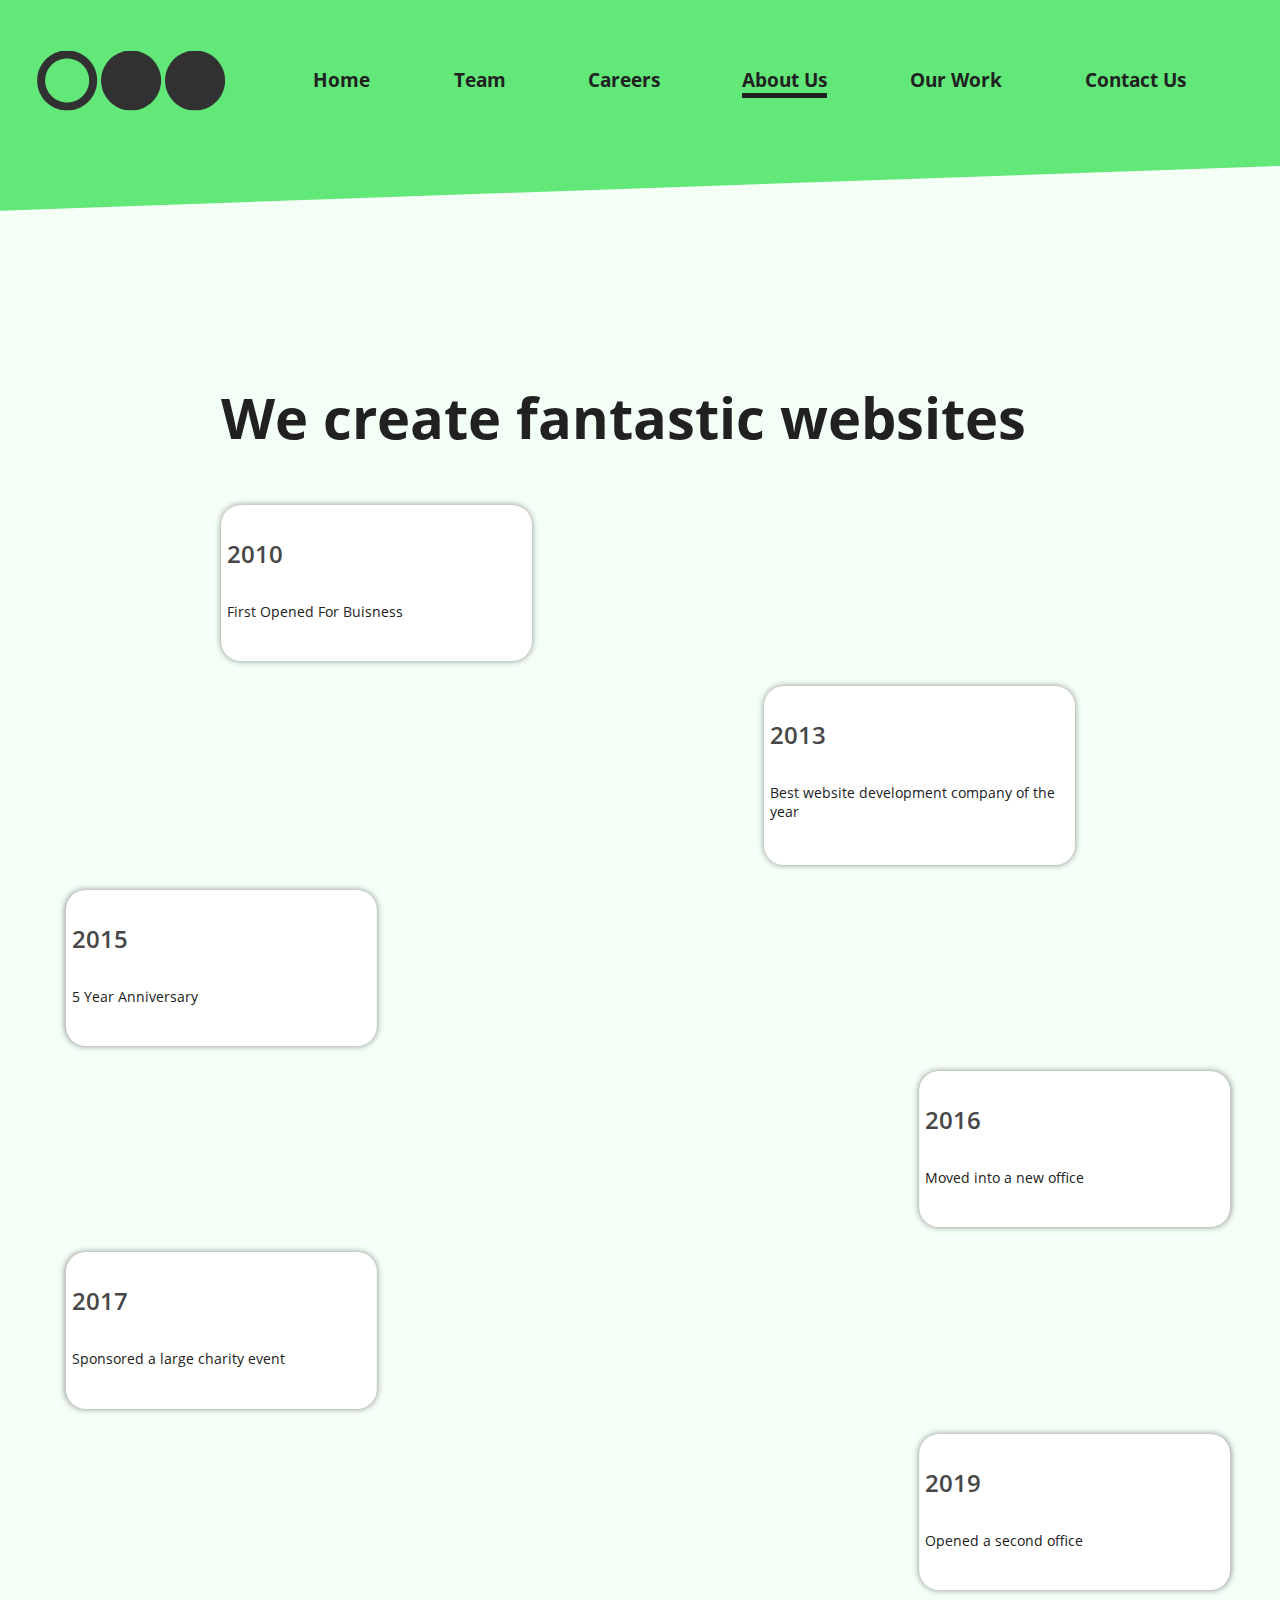
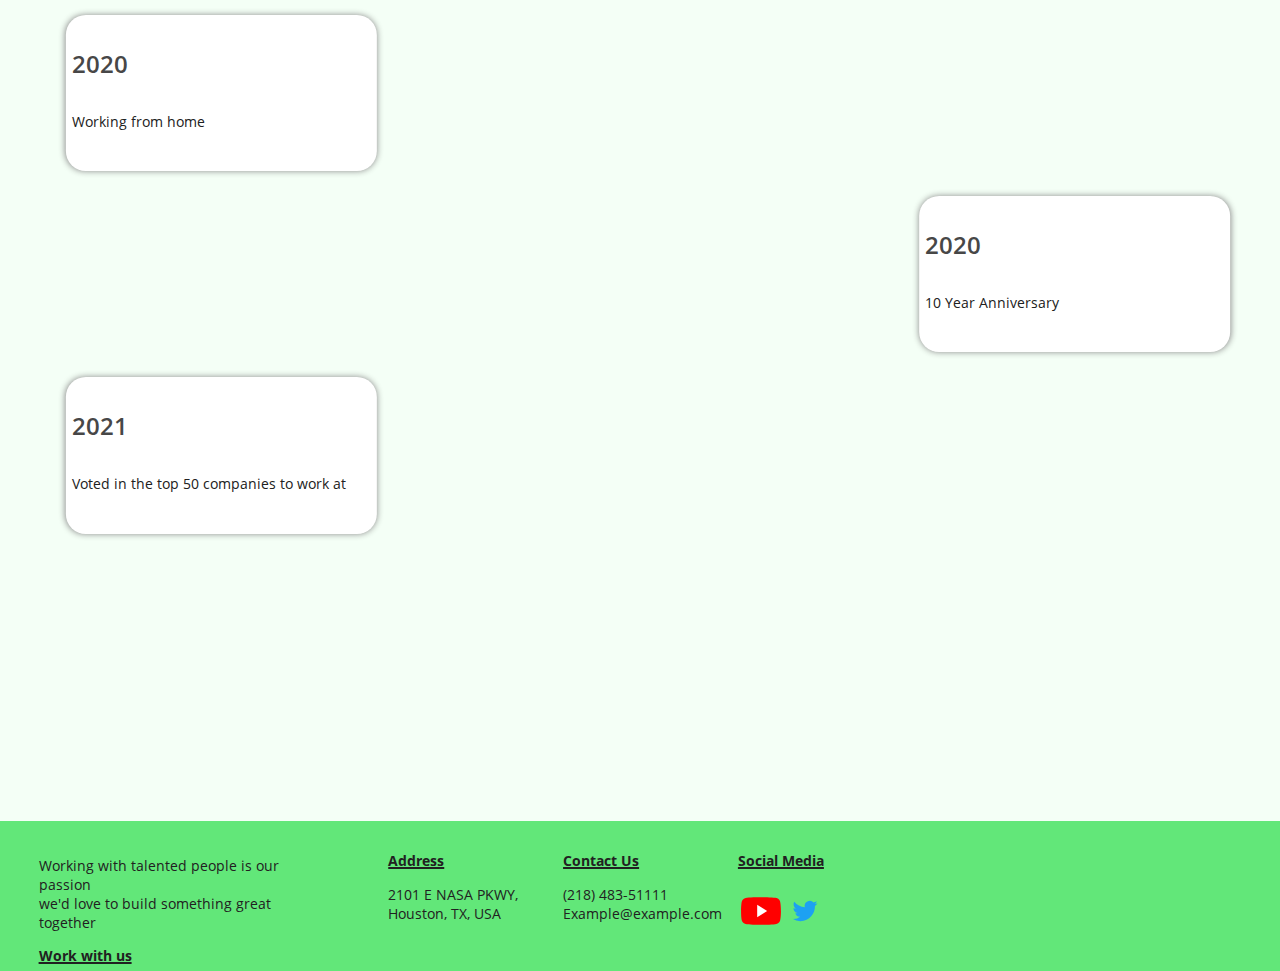
==== commit 26961761: "Bug fixes and finishing about us" ====
--- a/html/about.html
+++ b/html/about.html
@@ -31,81 +31,65 @@
         </div>
 		<div class='timeline'>
 			<div class='event left'>
-				<p>Hello</p>
+				<div class = 'eventContent'>
+					<h4>2010</h4>
+					<p>First Opened For Buisness</p>
+				</div>
 			</div>
 			<div></div>
 			<div></div>
 			<div class='event right'>
-				<p>Hello</p>
+				<div class = 'eventContent'>
+					<h4>2013</h4>
+					<p>Best website development company of the year</p>
+				</div>
 			</div>
 			<div class='event left'>
-				<p>Hello</p>
+				<div class = 'eventContent'>
+					<h4>2015</h4>
+					<p>5 Year Anniversary</p>
+				</div>
 			</div>
 			<div></div>
 			<div></div>
 			<div class='event right'>
-				<p>Hello</p>
+				<div class = 'eventContent'>
+					<h4>2016</h4>
+					<p>Moved into a new office</p>
+				</div>
 			</div><div class='event left'>
-				<p>Hello</p>
+				<div class = 'eventContent'>
+					<h4>2017</h4>
+					<p>Sponsored a large charity event</p>
+				</div>
 			</div>
 			<div></div>
 			<div></div>
 			<div class='event right'>
-				<p>Hello</p>
+				<div class = 'eventContent'>
+					<h4>2019</h4>
+					<p>Opened a second office</p>
+				</div>
 			</div>
 			<div class='event left'>
-				<p>Hello</p>
+				<div class = 'eventContent'>
+					<h4>2020</h4>
+					<p>Working from home</p>
+				</div>
 			</div>
 			<div></div>
 			<div></div>
 			<div class='event right'>
-				<p>Hello</p>
+				<div class = 'eventContent'>
+					<h4>2020</h4>
+					<p>10 Year Anniversary</p>
+				</div>
 			</div><div class='event left'>
-				<p>Hello</p>
-			</div>
-			<div></div>
-			<div></div>
-			<div class='event right'>
-				<p>Hello</p>
-			</div>
-			<div class='event left'>
-				<p>Hello</p>
-			</div>
-			<div></div>
-			<div></div>
-			<div class='event right'>
-				<p>Hello</p>
-			</div><div class='event left'>
-				<p>Hello</p>
-			</div>
-			<div></div>
-			<div></div>
-			<div class='event right'>
-				<p>Hello</p>
-			</div>
-			<div class='event left'>
-				<p>Hello</p>
-			</div>
-			<div></div>
-			<div></div>
-			<div class='event right'>
-				<p>Hello</p>
-			</div><div class='event left'>
-				<p>Hello</p>
-			</div>
-			<div></div>
-			<div></div>
-			<div class='event right'>
-				<p>Hello</p>
-			</div>
-			<div class='event left'>
-				<p>Hello</p>
-			</div>
-			<div></div>
-			<div></div>
-			<div class='event right'>
-				<p>Hello</p>
-			</div>
+				<div class = 'eventContent'>
+					<h4>2021</h4>
+					<p>Voted in the top 50 companies to work at<p>
+					</div>
+				</div>
 		</div>
       </div>
       
--- a/css/about.css
+++ b/css/about.css
@@ -28,7 +28,8 @@
 	border: none;
 
 	display: grid;
-	grid-template-rows: 0.5fr 0.5fr;
+	grid-template-rows: 0.2fr 0.2fr;
+	grid-template-columns: 0.02fr 1fr 0.02fr;
 
 	
 }
@@ -50,3 +51,19 @@
 .event{
 	transition: transform 2s;
 }
+
+.eventContent{
+	grid-column: 2;
+}
+
+.eventContent p{
+	color: rgb(33,33,33);
+
+	font-family: OpenSans;
+	font-weight: 100;
+	font-size: 90%;
+}
+
+.eventContent h4{
+	font-size: 150%;
+}
